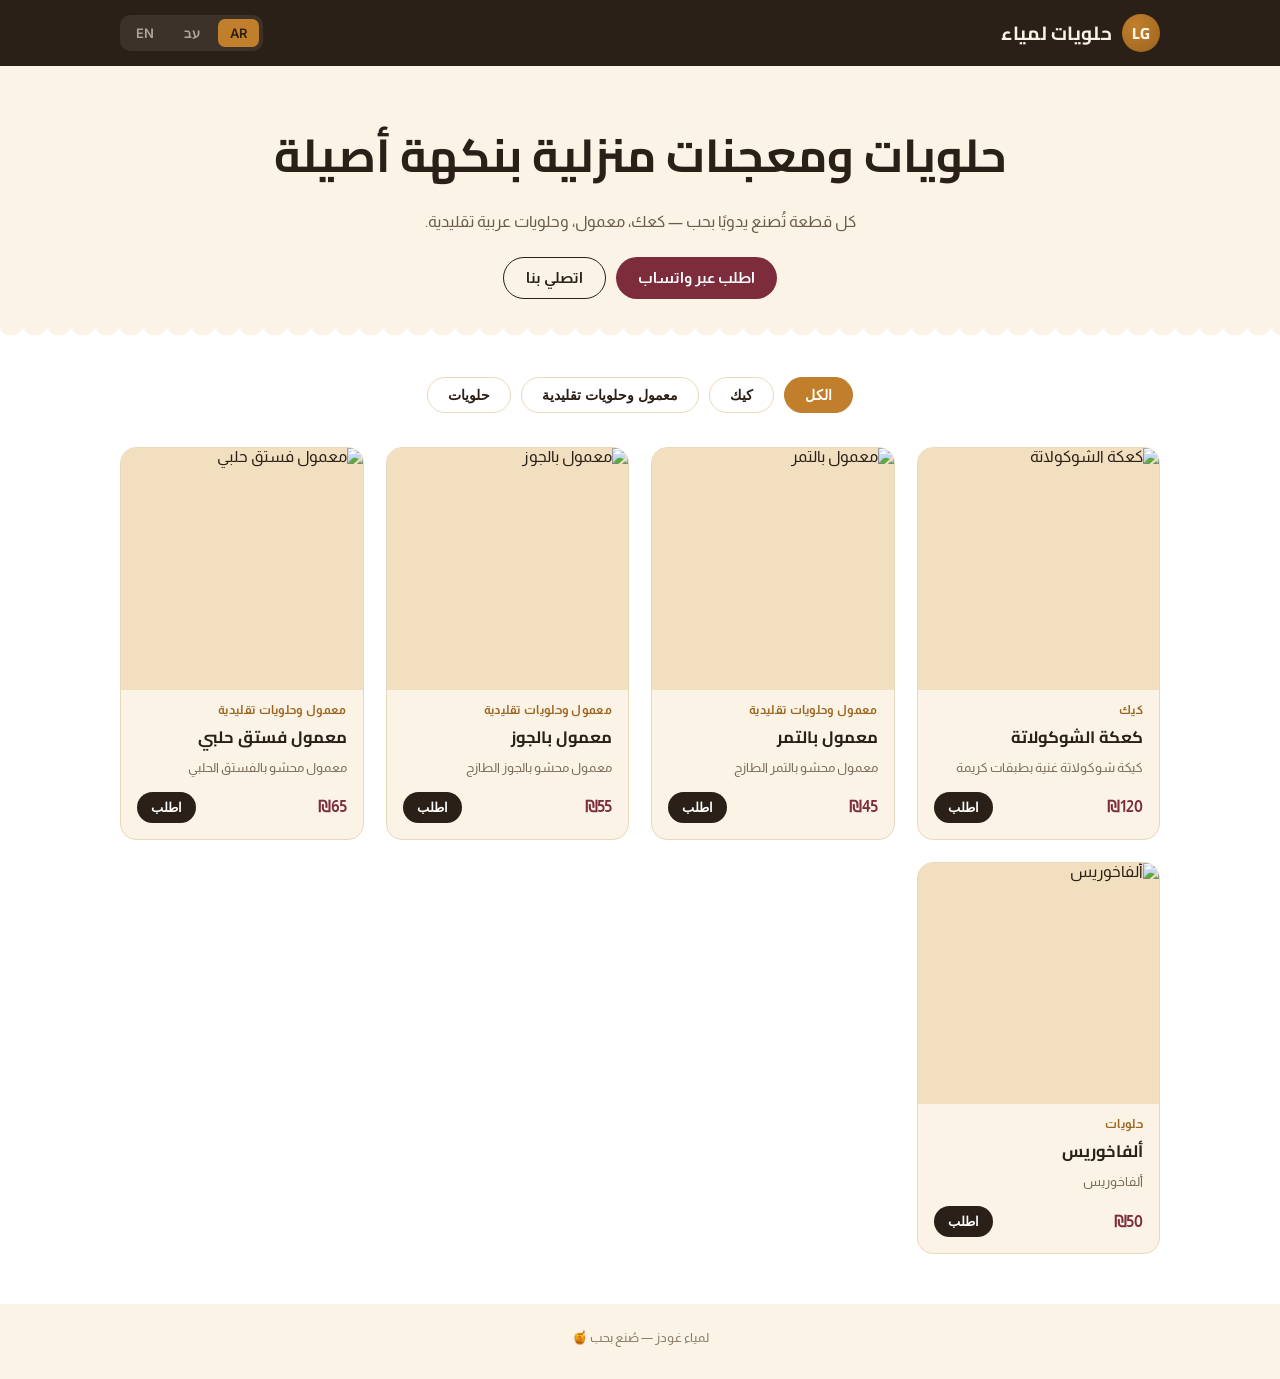
==== index.html @ 3402d088 "Initial site" ====
<!DOCTYPE html>
<html lang="ar" dir="rtl">
<head>
<meta charset="UTF-8">
<meta name="viewport" content="width=device-width, initial-scale=1.0">
<title>Lamia's Goodies</title>
<link rel="preconnect" href="https://fonts.googleapis.com">
<link href="https://fonts.googleapis.com/css2?family=Cairo:wght@500;600;700;800&family=Almarai:wght@400;700&family=Rubik:wght@400;500;600;700&family=Fredoka:wght@500;600;700&family=Inter:wght@400;500;600&display=swap" rel="stylesheet">
<link rel="stylesheet" href="css/styles.css">
</head>
<body data-lang="ar">

<header>
  <div class="wrap">
    <div class="brand">
      <div class="brand-mark">LG</div>
      <div class="brand-name" data-i18n="brandName">حلويات لمياء</div>
    </div>
    <div class="lang-switch">
      <button data-setlang="ar" class="active">AR</button>
      <button data-setlang="he">עב</button>
      <button data-setlang="en">EN</button>
    </div>
  </div>
</header>

<section class="hero">
  <div class="wrap">
    <h1 class="display" data-i18n="heroTitle">حلويات ومعجنات منزلية بنكهة أصيلة</h1>
    <p data-i18n="heroSub">كل قطعة تُصنع يدويًا بحب — كعك، معمول، وحلويات عربية تقليدية.</p>
    <div class="cta-row">
      <a class="btn btn-primary" id="mainWhatsapp" href="#" target="_blank" rel="noopener">
        <span data-i18n="orderWhatsapp">اطلب عبر واتساب</span>
      </a>
      <a class="btn btn-ghost" href="tel:0547751481">
        <span data-i18n="callUs">اتصلي بنا</span>
      </a>
    </div>
  </div>
</section>
<div class="scallop"></div>

<main>
  <div class="wrap">
    <div class="cats" id="catRow"></div>
    <div class="grid" id="productGrid"></div>
  </div>
</main>

<footer>
  <div data-i18n="footerNote">لمياء غودز — صُنع بحب 🍯</div>
</footer>

<script src="js/config.js"></script>
<script src="js/i18n.js"></script>
<script src="js/products-data.js"></script>
<script src="js/app.js"></script>
</body>
</html>
---- css/styles.css ----
:root{
  --cream:#FAF3E6;
  --ink:#2B2018;
  --amber:#C17F2B;
  --amber-dark:#9C641F;
  --burgundy:#7C2C3B;
  --card:#FFFFFF;
  --gold-fill:#F1DFC0;
  --line:#E9D9BC;
}
*{box-sizing:border-box;margin:0;padding:0;}
body{
  background:var(--cream);
  color:var(--ink);
  min-height:100vh;
  -webkit-font-smoothing:antialiased;
}

/* language-driven fonts */
body[data-lang="ar"]{font-family:'Almarai',sans-serif;}
body[data-lang="ar"] .display{font-family:'Cairo',sans-serif;}
body[data-lang="he"]{font-family:'Rubik',sans-serif;}
body[data-lang="he"] .display{font-family:'Rubik',sans-serif;font-weight:700;}
body[data-lang="en"]{font-family:'Inter',sans-serif;}
body[data-lang="en"] .display{font-family:'Fredoka',sans-serif;}

.wrap{max-width:1080px;margin:0 auto;padding:0 20px;}

/* header */
header{
  background:var(--ink);
  color:var(--cream);
  padding:14px 0;
  position:sticky;top:0;z-index:20;
}
header .wrap{display:flex;align-items:center;justify-content:space-between;gap:12px;flex-wrap:wrap;}
.brand{display:flex;align-items:center;gap:10px;}
.brand-mark{
  width:38px;height:38px;border-radius:50%;
  background:radial-gradient(circle at 35% 30%, var(--amber), var(--amber-dark));
  display:flex;align-items:center;justify-content:center;
  font-family:'Cairo',sans-serif;font-weight:800;color:var(--cream);font-size:16px;
}
.brand-name{font-family:'Cairo',sans-serif;font-weight:700;font-size:19px;letter-spacing:.3px;}
.lang-switch{display:flex;gap:6px;background:rgba(255,255,255,.08);padding:4px;border-radius:10px;}
.lang-switch button{
  border:none;background:transparent;color:var(--cream);opacity:.6;
  padding:6px 12px;border-radius:7px;font-size:13px;font-weight:600;cursor:pointer;
  font-family:'Inter',sans-serif;
}
.lang-switch button.active{background:var(--amber);opacity:1;color:#2B2018;}

/* hero */
.hero{
  padding:46px 0 30px;
  text-align:center;
  position:relative;
}
.hero h1{
  font-size:clamp(30px,5vw,46px);
  color:var(--ink);
  margin-bottom:10px;
}
.hero p{
  color:#6B5B49;
  font-size:16px;
  max-width:520px;
  margin:0 auto 22px;
  line-height:1.7;
}
.cta-row{display:flex;gap:10px;justify-content:center;flex-wrap:wrap;}
.btn{
  display:inline-flex;align-items:center;gap:8px;
  padding:12px 22px;border-radius:30px;
  font-weight:600;font-size:14.5px;
  text-decoration:none;cursor:pointer;border:none;
}
.btn-primary{background:var(--burgundy);color:#fff;}
.btn-primary:hover{background:#672331;}
.btn-ghost{background:transparent;border:1.5px solid var(--ink);color:var(--ink);}

/* scalloped divider — evokes a maamoul mold edge */
.scallop{
  height:22px;width:100%;
  background-image: radial-gradient(circle at 11px -6px, transparent 12px, var(--card) 13px);
  background-size: 24px 22px;
  background-repeat: repeat-x;
}

/* category pills */
.cats{
  display:flex;gap:10px;justify-content:center;flex-wrap:wrap;
  padding:26px 0 8px;
}
.cat-pill{
  padding:9px 20px;border-radius:24px;
  border:1.5px solid var(--line);background:var(--card);
  font-weight:600;font-size:14px;color:var(--ink);cursor:pointer;
}
.cat-pill.active{background:var(--amber);border-color:var(--amber);color:#fff;}

/* products */
main{background:var(--card);padding-bottom:40px;}
.grid{
  display:grid;grid-template-columns:repeat(auto-fill, minmax(230px,1fr));
  gap:22px;padding:26px 0 10px;
}
.product{
  background:var(--cream);
  border:1px solid var(--line);
  border-radius:16px;
  overflow:hidden;
  display:flex;flex-direction:column;
}
.product img{
  width:100%;aspect-ratio:1/1;object-fit:cover;
  background:var(--gold-fill);
  display:block;
}
.product-body{padding:14px 16px 16px;display:flex;flex-direction:column;gap:6px;flex:1;}
.product-cat{font-size:11.5px;color:var(--amber-dark);font-weight:700;letter-spacing:.3px;}
.product-name{font-family:inherit;font-weight:700;font-size:16.5px;color:var(--ink);}
body[data-lang="ar"] .product-name{font-family:'Cairo',sans-serif;}
.product-desc{font-size:13px;color:#7A6A57;line-height:1.55;flex:1;}
.product-foot{display:flex;align-items:center;justify-content:space-between;margin-top:8px;}
.price{font-weight:700;color:var(--burgundy);font-size:15.5px;}
.order-btn{
  background:var(--ink);color:#fff;border:none;border-radius:20px;
  padding:8px 14px;font-size:12.5px;font-weight:600;cursor:pointer;
  display:flex;align-items:center;gap:6px;
}
.order-btn:hover{background:var(--burgundy);}

footer{
  text-align:center;padding:26px 20px 34px;color:#8a7a66;font-size:12.5px;
}
footer a{color:var(--burgundy);text-decoration:none;font-weight:600;}

@media (max-width:480px){
  .brand-name{font-size:16px;}
  .hero{padding:34px 0 24px;}
}
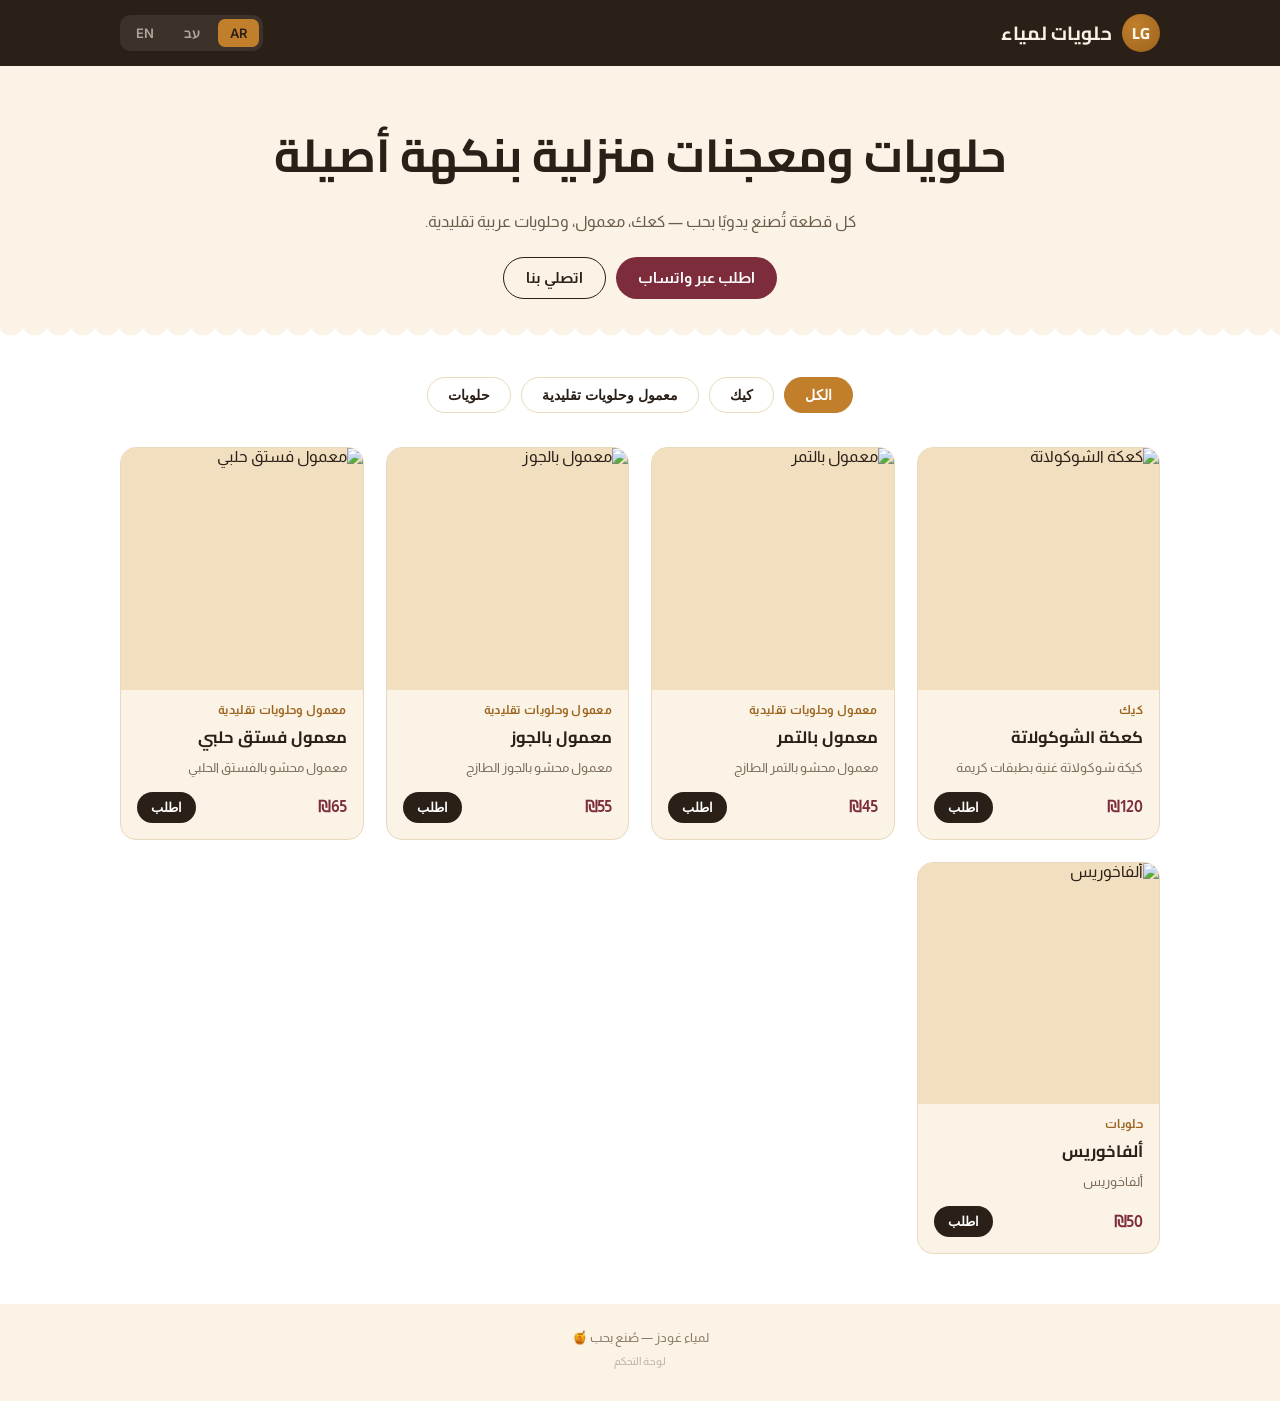
==== commit cfffb4fe: "Add discreet admin panel link to footer" ====
--- a/index.html
+++ b/index.html
@@ -49,11 +49,13 @@
 
 <footer>
   <div data-i18n="footerNote">لمياء غودز — صُنع بحب 🍯</div>
+  <a href="admin.html" class="admin-link" data-i18n="adminPanel">لوحة التحكم</a>
 </footer>
 
 <script src="js/config.js"></script>
 <script src="js/i18n.js"></script>
 <script src="js/products-data.js"></script>
 <script src="js/app.js"></script>
+<script type="module" src="js/firebase-config.js"></script>
 </body>
 </html>
--- a/css/styles.css
+++ b/css/styles.css
@@ -135,8 +135,58 @@
   text-align:center;padding:26px 20px 34px;color:#8a7a66;font-size:12.5px;
 }
 footer a{color:var(--burgundy);text-decoration:none;font-weight:600;}
+.admin-link{
+  display:block;margin-top:10px;font-size:11px;font-weight:500;
+  color:#b0a390;opacity:.8;
+}
+.admin-link:hover{color:var(--burgundy);opacity:1;}
 
 @media (max-width:480px){
   .brand-name{font-size:16px;}
   .hero{padding:34px 0 24px;}
 }
+
+/* admin panel */
+.admin-wrap{padding:26px 0 50px;}
+.back-link{
+  display:inline-block;margin-bottom:18px;
+  color:var(--burgundy);text-decoration:none;font-weight:600;font-size:14px;
+}
+.admin-panel{
+  background:var(--cream);border:1px solid var(--line);border-radius:16px;
+  padding:22px;margin-bottom:22px;
+}
+.admin-toolbar{
+  display:flex;align-items:center;justify-content:space-between;
+  flex-wrap:wrap;gap:12px;margin-bottom:18px;
+}
+.admin-toolbar h2{font-size:20px;color:var(--ink);}
+.field-row{display:flex;flex-direction:column;gap:6px;margin-bottom:14px;}
+.field-row label{font-size:13px;font-weight:600;color:#6B5B49;}
+.field-row input[type="text"],
+.field-row input[type="email"],
+.field-row input[type="password"],
+.field-row input[type="number"],
+.field-row input[type="file"]{
+  border:1.5px solid var(--line);border-radius:10px;
+  padding:10px 12px;font-size:14px;font-family:inherit;background:var(--card);color:var(--ink);
+}
+.field-row-checkbox{flex-direction:row;align-items:center;gap:10px;}
+.field-row-checkbox input{width:18px;height:18px;}
+.form-error{
+  background:#FBE4E4;color:#8A2A2A;border-radius:10px;
+  padding:10px 12px;font-size:13.5px;margin-bottom:14px;
+}
+.product-form-grid{display:grid;grid-template-columns:repeat(auto-fill, minmax(240px,1fr));gap:0 18px;}
+.product-form-grid .form-error,
+.product-form-grid .cta-row{grid-column:1/-1;}
+.admin-product-list{display:flex;flex-direction:column;gap:10px;}
+.admin-product-row{
+  display:flex;align-items:center;gap:14px;
+  background:var(--card);border:1px solid var(--line);border-radius:12px;padding:10px 14px;
+}
+.admin-product-row img{
+  width:56px;height:56px;border-radius:10px;object-fit:cover;background:var(--gold-fill);flex-shrink:0;
+}
+.admin-product-row-info{display:flex;flex-direction:column;gap:3px;flex:1;}
+.admin-product-row-info span{font-size:12.5px;color:#7A6A57;}
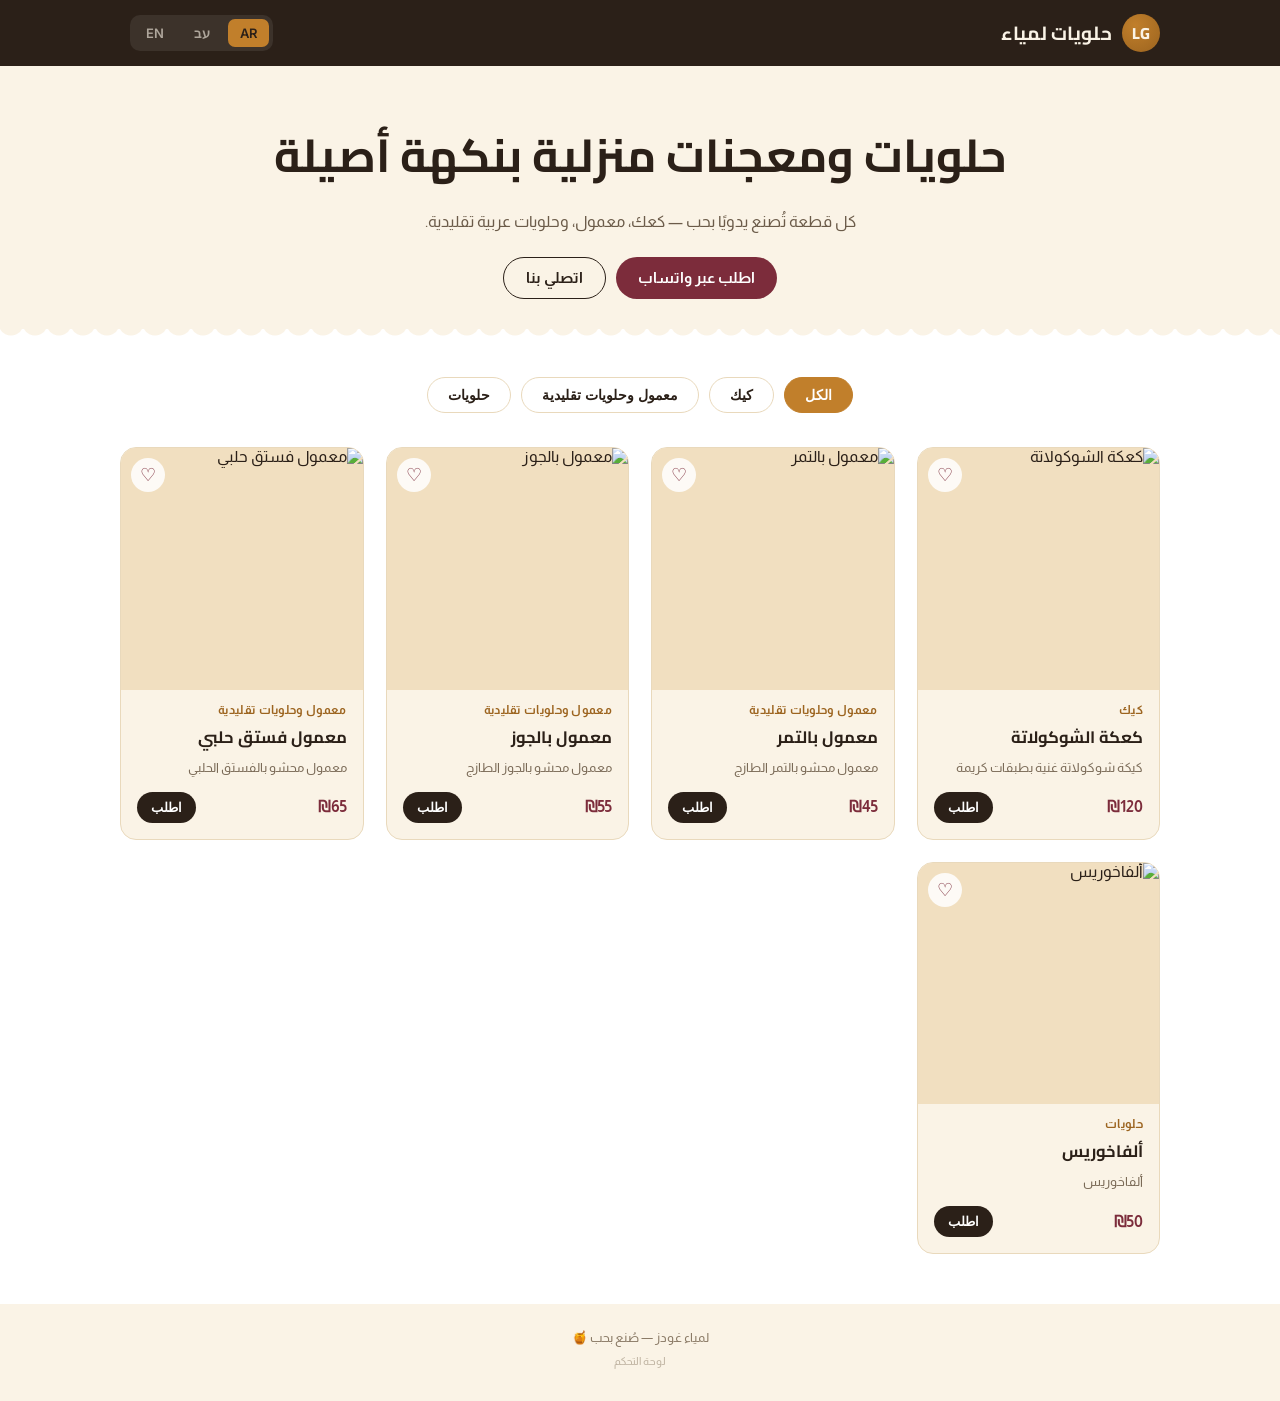
==== commit 6ea9d44e: "Complete customer accounts + order/favorites features (Phases 2-6) - js/auth.js: sign-in modal (emai" ====
--- a/index.html
+++ b/index.html
@@ -16,10 +16,13 @@
       <div class="brand-mark">LG</div>
       <div class="brand-name" data-i18n="brandName">حلويات لمياء</div>
     </div>
-    <div class="lang-switch">
-      <button data-setlang="ar" class="active">AR</button>
-      <button data-setlang="he">עב</button>
-      <button data-setlang="en">EN</button>
+    <div class="header-right">
+      <div class="lang-switch">
+        <button data-setlang="ar" class="active">AR</button>
+        <button data-setlang="he">עב</button>
+        <button data-setlang="en">EN</button>
+      </div>
+      <div id="authArea"></div>
     </div>
   </div>
 </header>
@@ -57,5 +60,6 @@
 <script src="js/products-data.js"></script>
 <script src="js/app.js"></script>
 <script type="module" src="js/firebase-config.js"></script>
+<script type="module" src="js/auth.js"></script>
 </body>
 </html>
--- a/css/styles.css
+++ b/css/styles.css
@@ -34,6 +34,7 @@
   position:sticky;top:0;z-index:20;
 }
 header .wrap{display:flex;align-items:center;justify-content:space-between;gap:12px;flex-wrap:wrap;}
+.header-right{display:flex;align-items:center;gap:10px;}
 .brand{display:flex;align-items:center;gap:10px;}
 .brand-mark{
   width:38px;height:38px;border-radius:50%;
@@ -112,11 +113,21 @@
   overflow:hidden;
   display:flex;flex-direction:column;
 }
+.product-img-wrap{position:relative;}
 .product img{
   width:100%;aspect-ratio:1/1;object-fit:cover;
   background:var(--gold-fill);
   display:block;
 }
+.favorite-btn{
+  position:absolute;top:10px;inset-inline-end:10px;
+  width:34px;height:34px;border-radius:50%;border:none;
+  background:rgba(255,255,255,.85);color:var(--burgundy);
+  font-size:18px;line-height:1;cursor:pointer;
+  display:flex;align-items:center;justify-content:center;
+}
+.favorite-btn.active{color:var(--burgundy);background:#fff;}
+.favorite-btn:hover{background:#fff;}
 .product-body{padding:14px 16px 16px;display:flex;flex-direction:column;gap:6px;flex:1;}
 .product-cat{font-size:11.5px;color:var(--amber-dark);font-weight:700;letter-spacing:.3px;}
 .product-name{font-family:inherit;font-weight:700;font-size:16.5px;color:var(--ink);}
@@ -146,6 +157,48 @@
   .hero{padding:34px 0 24px;}
 }
 
+/* auth: header avatar + dropdown */
+.auth-signin-btn{
+  padding:8px 16px;font-size:13px;
+  border-color:var(--cream);color:var(--cream);
+}
+.auth-signin-btn:hover{background:rgba(255,255,255,.1);}
+.auth-user{position:relative;}
+.avatar-btn{
+  width:34px;height:34px;border-radius:50%;border:none;cursor:pointer;
+  background:radial-gradient(circle at 35% 30%, var(--amber), var(--amber-dark));
+  color:var(--cream);font-weight:800;font-size:14px;font-family:'Cairo',sans-serif;
+}
+.auth-dropdown{
+  position:absolute;top:calc(100% + 8px);inset-inline-end:0;z-index:30;
+  background:var(--card);border:1px solid var(--line);border-radius:12px;
+  box-shadow:0 8px 24px rgba(0,0,0,.15);padding:8px;min-width:160px;
+  display:flex;flex-direction:column;gap:2px;
+}
+.auth-dropdown a,.auth-dropdown button{
+  display:block;text-align:start;width:100%;
+  padding:9px 12px;border-radius:8px;border:none;background:transparent;
+  color:var(--ink);font-size:13.5px;font-weight:600;text-decoration:none;
+  cursor:pointer;font-family:inherit;
+}
+.auth-dropdown a:hover,.auth-dropdown button:hover{background:var(--cream);}
+
+/* auth modal */
+.modal-overlay{
+  position:fixed;inset:0;background:rgba(43,32,24,.55);
+  display:flex;align-items:center;justify-content:center;z-index:50;padding:20px;
+}
+.modal-overlay[hidden]{display:none;}
+.modal{
+  background:var(--card);border-radius:18px;padding:28px 24px;
+  width:100%;max-width:360px;position:relative;
+}
+.modal-close{
+  position:absolute;top:14px;inset-inline-end:14px;
+  background:transparent;border:none;font-size:22px;line-height:1;
+  color:#8a7a66;cursor:pointer;
+}
+
 /* admin panel */
 .admin-wrap{padding:26px 0 50px;}
 .back-link{
@@ -177,6 +230,15 @@
   background:#FBE4E4;color:#8A2A2A;border-radius:10px;
   padding:10px 12px;font-size:13.5px;margin-bottom:14px;
 }
+.form-success{
+  background:#DCEFDD;color:#2E7D32;border-radius:10px;
+  padding:10px 12px;font-size:13.5px;margin-bottom:14px;
+}
+.toggle-auth-link{
+  display:block;margin-top:14px;font-size:13px;font-weight:600;
+  color:var(--burgundy);text-decoration:none;
+}
+.toggle-auth-link:hover{text-decoration:underline;}
 .product-form-grid{display:grid;grid-template-columns:repeat(auto-fill, minmax(240px,1fr));gap:0 18px;}
 .product-form-grid .form-error,
 .product-form-grid .cta-row{grid-column:1/-1;}
@@ -190,3 +252,8 @@
 }
 .admin-product-row-info{display:flex;flex-direction:column;gap:3px;flex:1;}
 .admin-product-row-info span{font-size:12.5px;color:#7A6A57;}
+.admin-section-title{font-size:18px;color:var(--ink);margin:30px 0 14px;}
+.status-badge{font-weight:700;padding:2px 8px;border-radius:20px;font-size:11px;}
+.status-pending{background:var(--gold-fill);color:var(--amber-dark);}
+.status-fulfilled{background:#DCEFDD;color:#2E7D32;}
+.status-cancelled{background:#FBE4E4;color:#8A2A2A;}
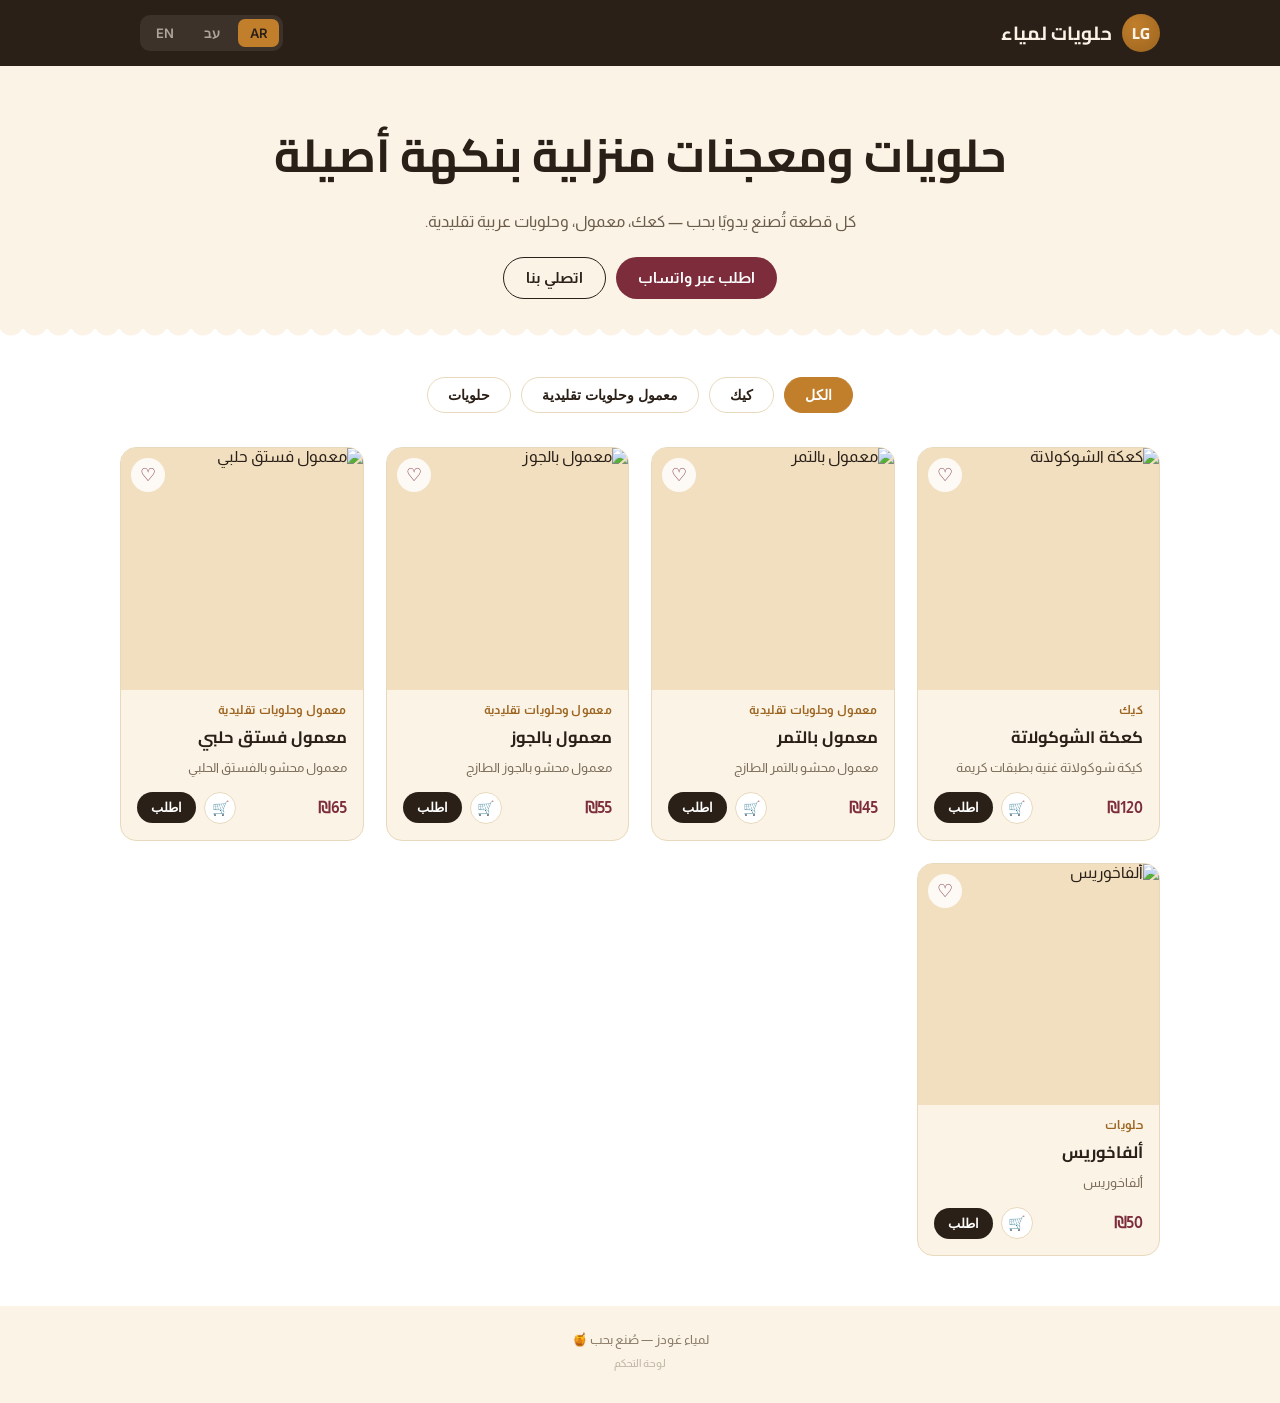
==== commit 6bf37d50: "Add shopping cart, login-gated like favorites - js/auth.js: cart synced to users/{uid}/cart via onSn" ====
--- a/index.html
+++ b/index.html
@@ -22,6 +22,7 @@
         <button data-setlang="he">עב</button>
         <button data-setlang="en">EN</button>
       </div>
+      <div id="cartArea"></div>
       <div id="authArea"></div>
     </div>
   </div>
--- a/css/styles.css
+++ b/css/styles.css
@@ -135,12 +135,19 @@
 .product-desc{font-size:13px;color:#7A6A57;line-height:1.55;flex:1;}
 .product-foot{display:flex;align-items:center;justify-content:space-between;margin-top:8px;}
 .price{font-weight:700;color:var(--burgundy);font-size:15.5px;}
+.product-actions{display:flex;align-items:center;gap:8px;}
 .order-btn{
   background:var(--ink);color:#fff;border:none;border-radius:20px;
   padding:8px 14px;font-size:12.5px;font-weight:600;cursor:pointer;
   display:flex;align-items:center;gap:6px;
 }
 .order-btn:hover{background:var(--burgundy);}
+.add-cart-btn{
+  width:32px;height:32px;border-radius:50%;border:1.5px solid var(--line);
+  background:var(--card);font-size:14px;cursor:pointer;
+  display:flex;align-items:center;justify-content:center;
+}
+.add-cart-btn:hover{border-color:var(--burgundy);}
 
 footer{
   text-align:center;padding:26px 20px 34px;color:#8a7a66;font-size:12.5px;
@@ -198,6 +205,47 @@
   background:transparent;border:none;font-size:22px;line-height:1;
   color:#8a7a66;cursor:pointer;
 }
+
+/* cart button + badge */
+.cart-btn{
+  position:relative;background:transparent;border:none;cursor:pointer;
+  font-size:19px;padding:4px 6px;
+}
+.cart-badge{
+  position:absolute;top:-4px;inset-inline-end:-6px;
+  background:var(--burgundy);color:#fff;font-size:10px;font-weight:700;
+  border-radius:20px;min-width:16px;height:16px;padding:0 4px;
+  display:flex;align-items:center;justify-content:center;line-height:1;
+}
+
+/* cart modal */
+.cart-modal{max-width:420px;text-align:start;}
+.cart-modal h3{margin-bottom:16px;color:var(--ink);}
+.cart-empty{color:#7A6A57;font-size:14px;padding:10px 0;}
+.cart-item-row{
+  display:flex;align-items:center;gap:12px;padding:10px 0;
+  border-bottom:1px solid var(--line);
+}
+.cart-item-row img{
+  width:48px;height:48px;border-radius:10px;object-fit:cover;
+  background:var(--gold-fill);flex-shrink:0;
+}
+.cart-item-info{display:flex;flex-direction:column;gap:2px;flex:1;min-width:0;}
+.cart-item-info span{font-size:12.5px;color:#7A6A57;}
+.cart-qty-controls{display:flex;align-items:center;gap:8px;font-weight:700;}
+.cart-qty-controls button{
+  width:24px;height:24px;border-radius:50%;border:1px solid var(--line);
+  background:var(--card);cursor:pointer;font-size:14px;line-height:1;
+}
+.cart-remove-btn{
+  background:transparent;border:none;color:#b0a390;font-size:18px;cursor:pointer;
+}
+.cart-remove-btn:hover{color:var(--burgundy);}
+.cart-total-row{
+  display:flex;align-items:center;justify-content:space-between;
+  padding:14px 0;font-size:15px;color:var(--ink);
+}
+.cart-checkout-btn{width:100%;justify-content:center;}
 
 /* admin panel */
 .admin-wrap{padding:26px 0 50px;}
